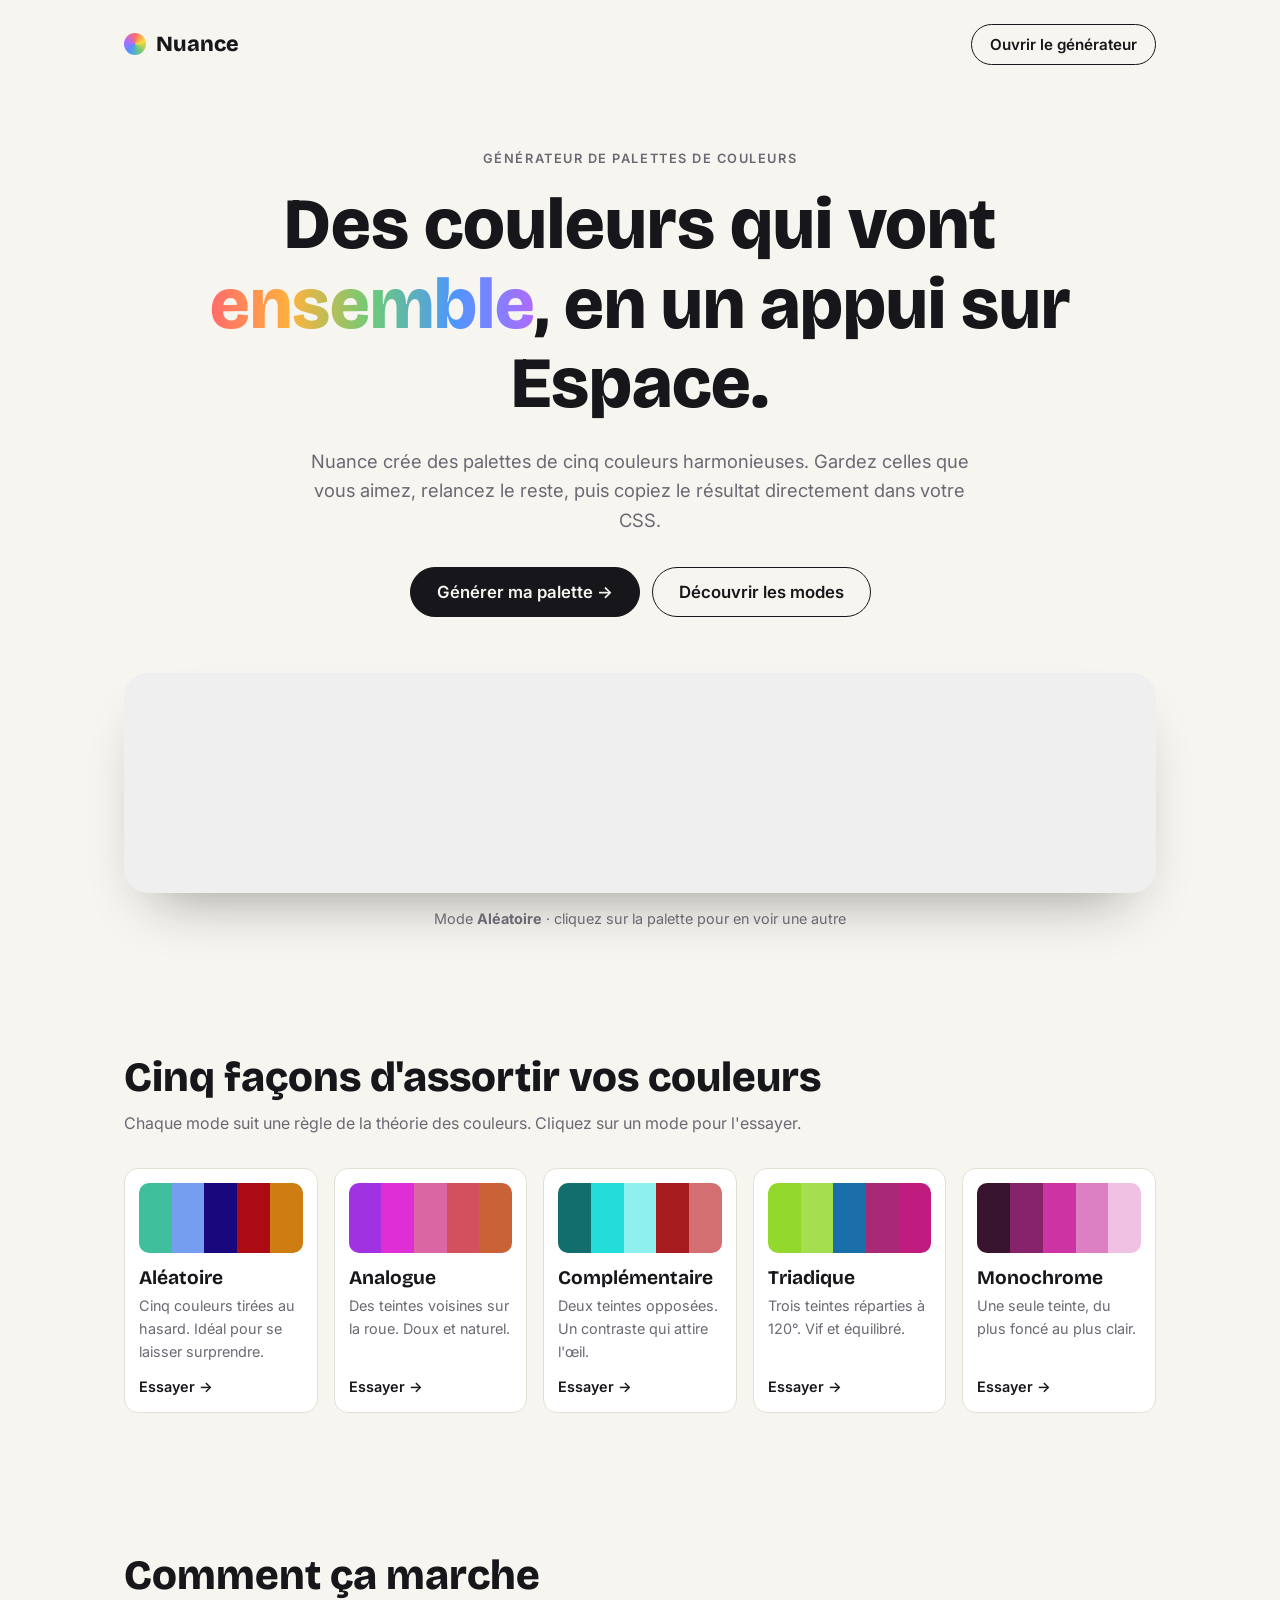
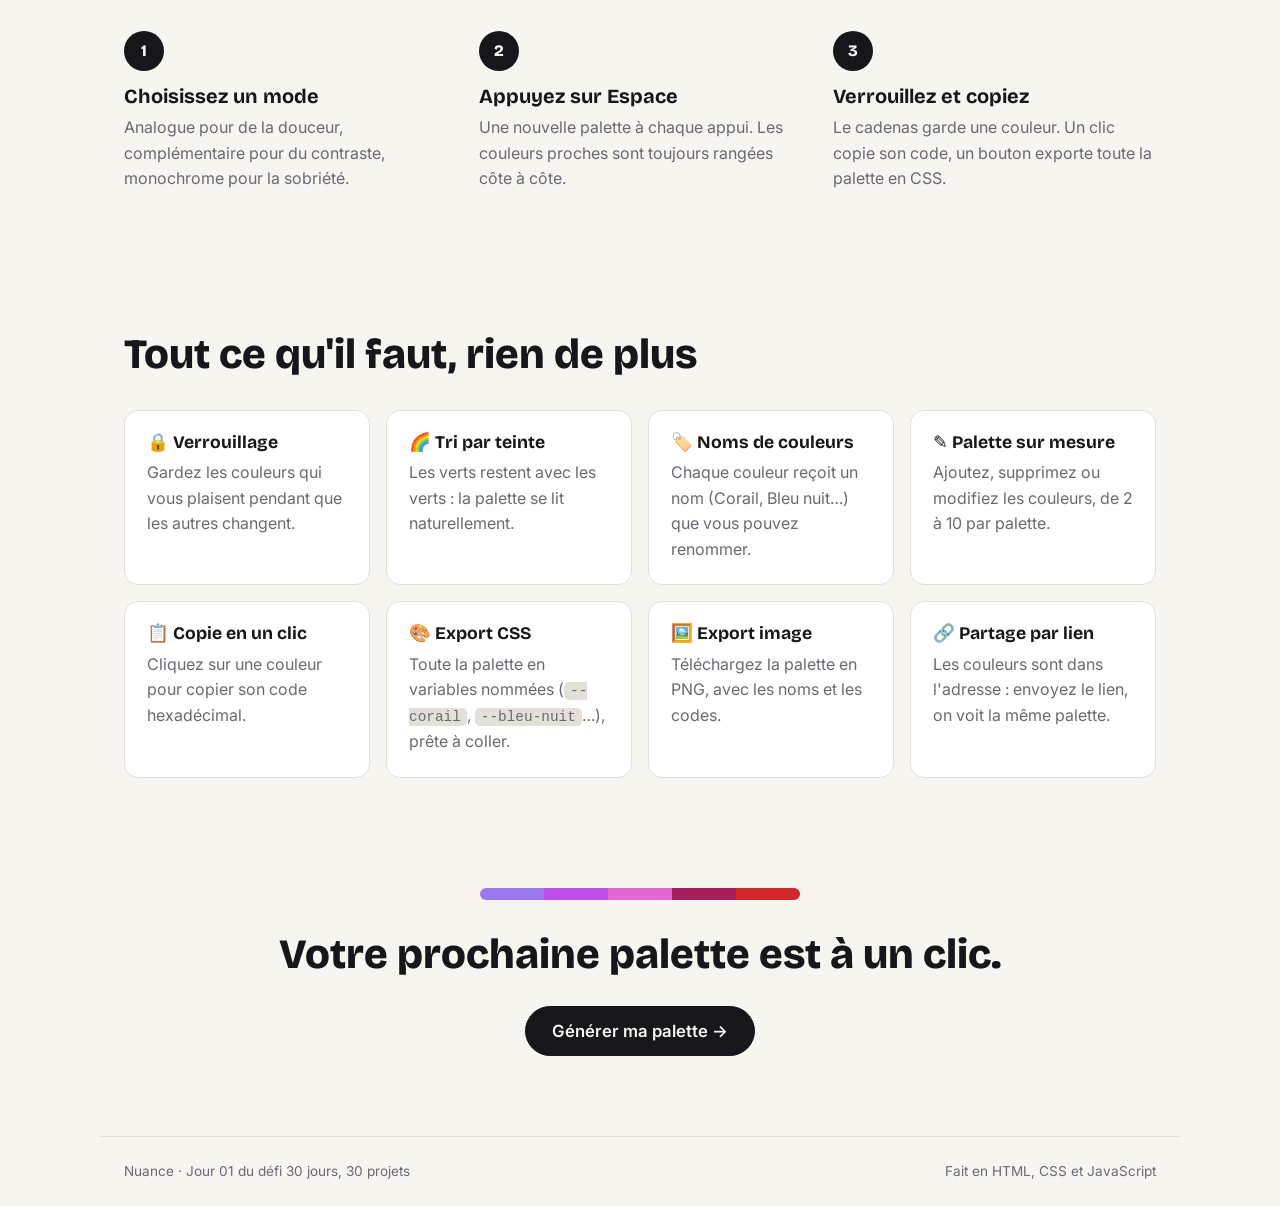
==== day-01-palette-generator/index.html @ b7b1beb1 "first commit with day 01" ====
<!DOCTYPE html>
<html lang="fr">
<head>
  <meta charset="UTF-8">
  <meta name="viewport" content="width=device-width, initial-scale=1.0">
  <title>Nuance · Générateur de palettes</title>
  <link rel="preconnect" href="https://fonts.googleapis.com">
  <link rel="preconnect" href="https://fonts.gstatic.com" crossorigin>
  <link href="https://fonts.googleapis.com/css2?family=Bricolage+Grotesque:opsz,wght@12..96,600;12..96,800&family=Inter:wght@400;500;600&display=swap" rel="stylesheet">
  <link rel="stylesheet" href="style.css">
</head>
<body class="landing">
  <header class="nav container">
    <a href="index.html" class="logo"><span class="logo-dots"></span>Nuance</a>
    <a href="generator.html" class="btn btn-ghost">Ouvrir le générateur</a>
  </header>

  <!-- Hero -->
  <section class="hero container">
    <p class="eyebrow">Générateur de palettes de couleurs</p>
    <h1>Des couleurs qui vont <em>ensemble</em>, en un appui sur Espace.</h1>
    <p class="lead">
      Nuance crée des palettes de cinq couleurs harmonieuses. Gardez celles que vous aimez,
      relancez le reste, puis copiez le résultat directement dans votre CSS.
    </p>
    <div class="hero-actions">
      <a href="generator.html" class="btn btn-primary btn-lg">Générer ma palette →</a>
      <a href="#modes" class="btn btn-ghost btn-lg">Découvrir les modes</a>
    </div>

    <button id="hero-palette" class="hero-palette" aria-label="Changer la palette d'exemple"></button>
    <p class="hero-caption">Mode <strong id="hero-mode">Aléatoire</strong> · cliquez sur la palette pour en voir une autre</p>
  </section>

  <!-- Modes -->
  <section id="modes" class="section container">
    <h2>Cinq façons d'assortir vos couleurs</h2>
    <p class="section-lead">Chaque mode suit une règle de la théorie des couleurs. Cliquez sur un mode pour l'essayer.</p>
    <div id="mode-cards" class="mode-cards"></div>
  </section>

  <!-- Comment ça marche -->
  <section class="section container">
    <h2>Comment ça marche</h2>
    <ol class="steps">
      <li>
        <span class="step-number">1</span>
        <h3>Choisissez un mode</h3>
        <p>Analogue pour de la douceur, complémentaire pour du contraste, monochrome pour la sobriété.</p>
      </li>
      <li>
        <span class="step-number">2</span>
        <h3>Appuyez sur Espace</h3>
        <p>Une nouvelle palette à chaque appui. Les couleurs proches sont toujours rangées côte à côte.</p>
      </li>
      <li>
        <span class="step-number">3</span>
        <h3>Verrouillez et copiez</h3>
        <p>Le cadenas garde une couleur. Un clic copie son code, un bouton exporte toute la palette en CSS.</p>
      </li>
    </ol>
  </section>

  <!-- Fonctionnalités -->
  <section class="section container">
    <h2>Tout ce qu'il faut, rien de plus</h2>
    <div class="features">
      <div class="feature">
        <h3>🔒 Verrouillage</h3>
        <p>Gardez les couleurs qui vous plaisent pendant que les autres changent.</p>
      </div>
      <div class="feature">
        <h3>🌈 Tri par teinte</h3>
        <p>Les verts restent avec les verts : la palette se lit naturellement.</p>
      </div>
      <div class="feature">
        <h3>🏷️ Noms de couleurs</h3>
        <p>Chaque couleur reçoit un nom (Corail, Bleu nuit…) que vous pouvez renommer.</p>
      </div>
      <div class="feature">
        <h3>✎ Palette sur mesure</h3>
        <p>Ajoutez, supprimez ou modifiez les couleurs, de 2 à 10 par palette.</p>
      </div>
      <div class="feature">
        <h3>📋 Copie en un clic</h3>
        <p>Cliquez sur une couleur pour copier son code hexadécimal.</p>
      </div>
      <div class="feature">
        <h3>🎨 Export CSS</h3>
        <p>Toute la palette en variables nommées (<code>--corail</code>, <code>--bleu-nuit</code>…), prête à coller.</p>
      </div>
      <div class="feature">
        <h3>🖼️ Export image</h3>
        <p>Téléchargez la palette en PNG, avec les noms et les codes.</p>
      </div>
      <div class="feature">
        <h3>🔗 Partage par lien</h3>
        <p>Les couleurs sont dans l'adresse : envoyez le lien, on voit la même palette.</p>
      </div>
    </div>
  </section>

  <!-- Call to action final -->
  <section class="cta container">
    <div id="cta-band" class="cta-band"></div>
    <h2>Votre prochaine palette est à un clic.</h2>
    <a href="generator.html" class="btn btn-primary btn-lg">Générer ma palette →</a>
  </section>

  <footer class="footer container">
    <span>Nuance · Jour 01 du défi 30 jours, 30 projets</span>
    <span>Fait en HTML, CSS et JavaScript</span>
  </footer>

  <script src="palette.js"></script>
  <script src="landing.js"></script>
</body>
</html>
---- day-01-palette-generator/style.css ----
/* ---------- Base ---------- */

:root {
  --bg: #f7f5f0;
  --surface: #ffffff;
  --ink: #17161a;
  --muted: #6b6873;
  --line: #e4e0d8;
  --radius: 14px;
  --font-title: 'Bricolage Grotesque', system-ui, sans-serif;
  --font-body: 'Inter', system-ui, sans-serif;
}

* {
  box-sizing: border-box;
}

body {
  margin: 0;
  background: var(--bg);
  color: var(--ink);
  font-family: var(--font-body);
  font-size: 16px;
  line-height: 1.6;
}

h1, h2, h3 {
  font-family: var(--font-title);
  line-height: 1.1;
  margin: 0;
}

a {
  color: inherit;
}

code, kbd {
  font-family: ui-monospace, Consolas, monospace;
  font-size: 0.9em;
  background: var(--line);
  padding: 1px 6px;
  border-radius: 5px;
}

.container {
  max-width: 1080px;
  margin: 0 auto;
  padding-inline: 24px;
}

/* ---------- Logo & boutons ---------- */

.logo {
  display: inline-flex;
  align-items: center;
  gap: 10px;
  font-family: var(--font-title);
  font-weight: 800;
  font-size: 1.35rem;
  text-decoration: none;
}

.logo-dots {
  width: 22px;
  height: 22px;
  border-radius: 50%;
  background: conic-gradient(#ff6b6b, #ffd93d, #6bcb77, #4d96ff, #b06bff, #ff6b6b);
}

.btn {
  display: inline-flex;
  align-items: center;
  justify-content: center;
  gap: 8px;
  padding: 10px 18px;
  border-radius: 999px;
  border: 1.5px solid var(--ink);
  font: 600 0.95rem var(--font-body);
  text-decoration: none;
  cursor: pointer;
  transition: transform 0.15s, background 0.15s, color 0.15s;
}

.btn:hover {
  transform: translateY(-1px);
}

.btn-primary {
  background: var(--ink);
  color: var(--bg);
}

.btn-ghost {
  background: transparent;
  color: var(--ink);
}

.btn-ghost:hover {
  background: var(--ink);
  color: var(--bg);
}

.btn-lg {
  padding: 14px 26px;
  font-size: 1.05rem;
}

/* ---------- Page vitrine ---------- */

.nav {
  display: flex;
  justify-content: space-between;
  align-items: center;
  padding-block: 24px;
}

.hero {
  padding-block: 60px 40px;
  text-align: center;
}

.eyebrow {
  text-transform: uppercase;
  letter-spacing: 0.12em;
  font-size: 0.8rem;
  font-weight: 600;
  color: var(--muted);
  margin: 0 0 16px;
}

.hero h1 {
  font-size: clamp(2.4rem, 6vw, 4.5rem);
  font-weight: 800;
  max-width: 14em;
  margin: 0 auto;
}

.hero h1 em {
  font-style: normal;
  background: linear-gradient(90deg, #ff6b6b, #ffb23d, #6bcb77, #4d96ff, #b06bff);
  -webkit-background-clip: text;
  background-clip: text;
  color: transparent;
}

.lead {
  font-size: 1.15rem;
  color: var(--muted);
  max-width: 36em;
  margin: 24px auto 32px;
}

.hero-actions {
  display: flex;
  gap: 12px;
  justify-content: center;
  flex-wrap: wrap;
}

.hero-palette {
  display: flex;
  width: 100%;
  height: 220px;
  margin-top: 56px;
  padding: 0;
  border: 0;
  border-radius: 24px;
  overflow: hidden;
  cursor: pointer;
  box-shadow: 0 30px 60px -30px rgba(23, 22, 26, 0.45);
}

.hero-palette span,
.mode-card-strip span,
.cta-band span {
  flex: 1;
  transition: background 0.8s ease;
}

.hero-caption {
  color: var(--muted);
  font-size: 0.9rem;
  margin-top: 14px;
}

.section {
  padding-block: 70px;
}

.section h2,
.cta h2 {
  font-size: clamp(1.8rem, 4vw, 2.6rem);
  font-weight: 800;
}

.section-lead {
  color: var(--muted);
  margin: 10px 0 0;
}

.mode-cards {
  display: grid;
  grid-template-columns: repeat(auto-fill, minmax(190px, 1fr));
  gap: 16px;
  margin-top: 32px;
}

.mode-card {
  display: flex;
  flex-direction: column;
  background: var(--surface);
  border: 1px solid var(--line);
  border-radius: var(--radius);
  padding: 14px;
  text-decoration: none;
  transition: transform 0.2s, box-shadow 0.2s;
}

.mode-card:hover {
  transform: translateY(-4px);
  box-shadow: 0 16px 30px -18px rgba(23, 22, 26, 0.4);
}

.mode-card-strip {
  display: flex;
  height: 70px;
  border-radius: 10px;
  overflow: hidden;
  margin-bottom: 14px;
}

.mode-card h3 {
  font-size: 1.2rem;
}

.mode-card p {
  color: var(--muted);
  font-size: 0.9rem;
  margin: 6px 0 12px;
  flex: 1;
}

.mode-card-link {
  font-weight: 600;
  font-size: 0.9rem;
}

.steps {
  list-style: none;
  padding: 0;
  margin: 32px 0 0;
  display: grid;
  grid-template-columns: repeat(auto-fit, minmax(240px, 1fr));
  gap: 32px;
}

.step-number {
  display: inline-grid;
  place-items: center;
  width: 40px;
  height: 40px;
  border-radius: 50%;
  background: var(--ink);
  color: var(--bg);
  font-family: var(--font-title);
  font-weight: 800;
  margin-bottom: 14px;
}

.steps h3 {
  font-size: 1.25rem;
}

.steps p,
.feature p {
  color: var(--muted);
  margin: 8px 0 0;
}

.features {
  display: grid;
  grid-template-columns: repeat(auto-fit, minmax(220px, 1fr));
  gap: 16px;
  margin-top: 32px;
}

.feature {
  background: var(--surface);
  border: 1px solid var(--line);
  border-radius: var(--radius);
  padding: 22px;
}

.feature h3 {
  font-size: 1.1rem;
}

.cta {
  text-align: center;
  padding-block: 40px 80px;
}

.cta-band {
  display: flex;
  height: 12px;
  border-radius: 999px;
  overflow: hidden;
  max-width: 320px;
  margin: 0 auto 32px;
}

.cta h2 {
  margin-bottom: 28px;
}

.footer {
  display: flex;
  justify-content: space-between;
  flex-wrap: wrap;
  gap: 8px;
  padding-block: 24px;
  border-top: 1px solid var(--line);
  color: var(--muted);
  font-size: 0.85rem;
}

/* ---------- Générateur ---------- */

.app {
  display: flex;
  flex-direction: column;
  height: 100vh;
  height: 100dvh;
}

.topbar {
  display: flex;
  align-items: center;
  gap: 16px;
  padding: 14px 24px;
  border-bottom: 1px solid var(--line);
  position: relative;
  z-index: 20; /* le menu déroulant passe au-dessus des couleurs */
}

.topbar .logo {
  flex: none;
}

/* Les modes prennent la place disponible et défilent s'il en manque */
.modes {
  display: flex;
  flex: 0 1 auto;
  min-width: 0;
  gap: 4px;
  padding: 4px;
  background: var(--line);
  border-radius: 999px;
  overflow-x: auto;
  scrollbar-width: none; /* barre de défilement invisible */
}

.modes::-webkit-scrollbar {
  display: none;
}

/* Glisser à la souris pour faire défiler */
.modes.is-dragging {
  cursor: grabbing;
  user-select: none;
}

.modes.is-dragging .mode {
  cursor: grabbing;
}

/* Fondu sur le bord quand des modes sont cachés de ce côté */
.modes.can-left {
  mask-image: linear-gradient(to right, transparent, #000 32px);
}

.modes.can-right {
  mask-image: linear-gradient(to left, transparent, #000 32px);
}

.modes.can-left.can-right {
  mask-image: linear-gradient(to right, transparent, #000 32px, #000 calc(100% - 32px), transparent);
}

.mode {
  flex: 1 0 auto;
  white-space: nowrap;
  border: 0;
  background: transparent;
  padding: 7px 14px;
  border-radius: 999px;
  font: 500 0.9rem var(--font-body);
  color: var(--muted);
  cursor: pointer;
}

.mode:hover {
  color: var(--ink);
}

.mode.is-active {
  background: var(--surface);
  color: var(--ink);
  box-shadow: 0 1px 3px rgba(0, 0, 0, 0.12);
}

.actions {
  display: flex;
  align-items: center;
  gap: 8px;
  flex: none;
  margin-left: auto;
}

/* Boutons outils : contour gris, plus discrets que « Générer » */
.actions .btn-ghost {
  border-color: #d3cec4;
}

.actions .btn-ghost:hover {
  background: var(--surface);
  color: var(--ink);
  border-color: var(--ink);
}

.toolbar {
  display: flex;
  gap: 8px;
}

.menu-toggle,
.label-long {
  display: none;
}

.ico {
  display: none;
}

#add .ico {
  display: inline; /* « + Couleur » garde son + en ligne */
}

/* Menu déroulant quand la barre n'a plus la place d'afficher les outils */
@media (max-width: 1100px) {
  .menu {
    position: relative;
  }

  .menu-toggle {
    display: inline-flex;
  }

  .toolbar {
    display: none;
    position: absolute;
    top: calc(100% + 8px);
    right: 0;
    min-width: 260px;
    flex-direction: column;
    gap: 2px;
    padding: 6px;
    background: var(--surface);
    border: 1px solid var(--line);
    border-radius: var(--radius);
    box-shadow: 0 20px 40px -12px rgba(23, 22, 26, 0.35);
  }

  .menu.is-open .toolbar {
    display: flex;
  }

  .menu.is-open .menu-toggle {
    border-color: var(--ink);
  }

  .actions .toolbar .btn {
    justify-content: flex-start;
    gap: 12px;
    border: 0;
    border-radius: 10px;
    padding: 11px 12px;
    font-weight: 500;
  }

  .actions .toolbar .btn:hover {
    background: var(--bg);
    transform: none;
  }

  .toolbar .btn:disabled {
    background: transparent;
  }

  .ico {
    display: inline-block;
    width: 22px;
    text-align: center;
  }

  .label-short {
    display: none;
  }

  .label-long {
    display: inline;
  }
}

/* Double écart pour séparer l'action principale des outils */
.btn-generate {
  margin-left: 8px;
}

.btn-generate span {
  font-size: 1.1em;
  line-height: 1;
}

.palette {
  flex: 1;
  display: flex;
  min-height: 0;
}

.swatch {
  flex: 1;
  position: relative;
  display: flex;
  flex-direction: column;
  justify-content: flex-end;
  align-items: center;
  padding: 24px 12px 40px;
  cursor: pointer;
  transition: flex 0.25s ease;
}

.swatch:hover {
  flex: 1.15;
}

/* Glisser-déposer */
.palette {
  position: relative; /* repère pour offsetLeft / offsetTop des couleurs */
}

.swatch {
  cursor: grab;
  touch-action: none; /* sur mobile, le doigt déplace la couleur au lieu de faire défiler */
  user-select: none;
}

.palette.is-sorting .swatch {
  flex: 1;
  transition: none;
  cursor: grabbing;
}

.swatch.is-dragging {
  z-index: 5;
  box-shadow: 0 20px 40px -10px rgba(0, 0, 0, 0.5);
  outline: 3px solid rgba(255, 255, 255, 0.7);
  outline-offset: -3px;
}

.btn:disabled {
  opacity: 0.4;
  cursor: not-allowed;
  transform: none;
}

/* Outils d'une couleur : cadenas, modifier, supprimer */
.tools {
  position: absolute;
  top: 50%;
  transform: translateY(-50%);
  display: flex;
  flex-direction: column;
  gap: 8px;
}

.tool {
  position: relative;
  display: grid;
  place-items: center;
  width: 44px;
  height: 44px;
  border: 0;
  border-radius: 50%;
  background: rgba(255, 255, 255, 0.25);
  color: inherit;
  font-size: 1.15rem;
  cursor: pointer;
  opacity: 0;
  transition: opacity 0.2s, background 0.2s;
}

.swatch:hover .tool,
.tool.is-on {
  opacity: 1;
}

.tool:hover {
  background: rgba(255, 255, 255, 0.45);
}

.tool:disabled {
  display: none;
}

/* Le sélecteur de couleur est invisible, posé sur le bouton ✎ */
.tool-picker input {
  position: absolute;
  inset: 0;
  width: 100%;
  height: 100%;
  opacity: 0;
  cursor: pointer;
}

.swatch-name {
  width: 100%;
  max-width: 200px;
  padding: 2px 6px;
  border: 1px solid transparent;
  border-radius: 6px;
  background: transparent;
  color: inherit;
  font: 600 1rem var(--font-body);
  text-align: center;
}

.swatch-name:hover,
.swatch-name:focus {
  border-color: currentColor;
  outline: none;
}

.swatch-info {
  display: flex;
  flex-direction: column;
  align-items: center;
  gap: 2px;
  text-align: center;
}

.swatch-hex {
  font-family: var(--font-title);
  font-weight: 800;
  font-size: 1.6rem;
  letter-spacing: 0.02em;
}

.swatch-hsl {
  font-size: 0.8rem;
  opacity: 0.75;
}

.hint {
  padding: 12px 24px;
  text-align: center;
  font-size: 0.85rem;
  color: var(--muted);
  border-top: 1px solid var(--line);
}

.toast {
  position: fixed;
  left: 50%;
  bottom: 60px;
  transform: translate(-50%, 20px);
  background: var(--ink);
  color: var(--bg);
  padding: 10px 18px;
  border-radius: 999px;
  font-weight: 500;
  opacity: 0;
  pointer-events: none;
  transition: opacity 0.2s, transform 0.2s;
}

.toast.is-visible {
  opacity: 1;
  transform: translate(-50%, 0);
}

/* ---------- Mobile ---------- */

@media (max-width: 700px) {
  /* Place pour le bouton « Générer » fixé en bas */
  .app {
    padding-bottom: calc(76px + env(safe-area-inset-bottom, 0px));
  }

  /* Ligne 1 : logo + menu. Ligne 2 : modes sur toute la largeur */
  .topbar {
    flex-wrap: wrap;
    gap: 12px;
    padding: 12px 16px;
  }

  .modes {
    order: 2;
    flex: 1 1 100%;
  }

  /* « Générer » : pleine largeur, fixé en bas de l'écran */
  .btn-generate {
    position: fixed;
    left: 16px;
    right: 16px;
    bottom: calc(12px + env(safe-area-inset-bottom, 0px));
    z-index: 10;
    margin: 0;
    padding: 16px;
    font-size: 1.05rem;
    box-shadow: 0 10px 30px -10px rgba(23, 22, 26, 0.6);
  }

  .btn-generate:hover {
    transform: none;
  }

  /* Pas de touche Espace sur téléphone : l'aide ne sert plus */
  .hint {
    display: none;
  }

  .toast {
    bottom: calc(90px + env(safe-area-inset-bottom, 0px));
  }

  /* Les couleurs s'empilent en lignes */
  .palette {
    flex-direction: column;
  }

  .swatch {
    flex-direction: row;
    justify-content: space-between;
    padding: 0 20px;
  }

  .swatch:hover {
    flex: 1;
  }

  .tools {
    position: static;
    transform: none;
    flex-direction: row;
    order: 2;
  }

  .tool {
    opacity: 1;
    width: 36px;
    height: 36px;
    font-size: 1rem;
  }

  .swatch-info {
    align-items: flex-start;
    text-align: left;
  }

  .swatch-name {
    text-align: left;
    padding-left: 0;
  }

  .swatch-hex {
    font-size: 1.3rem;
  }

  .swatch-hsl {
    display: none;
  }

  .hero-palette {
    height: 140px;
  }
}
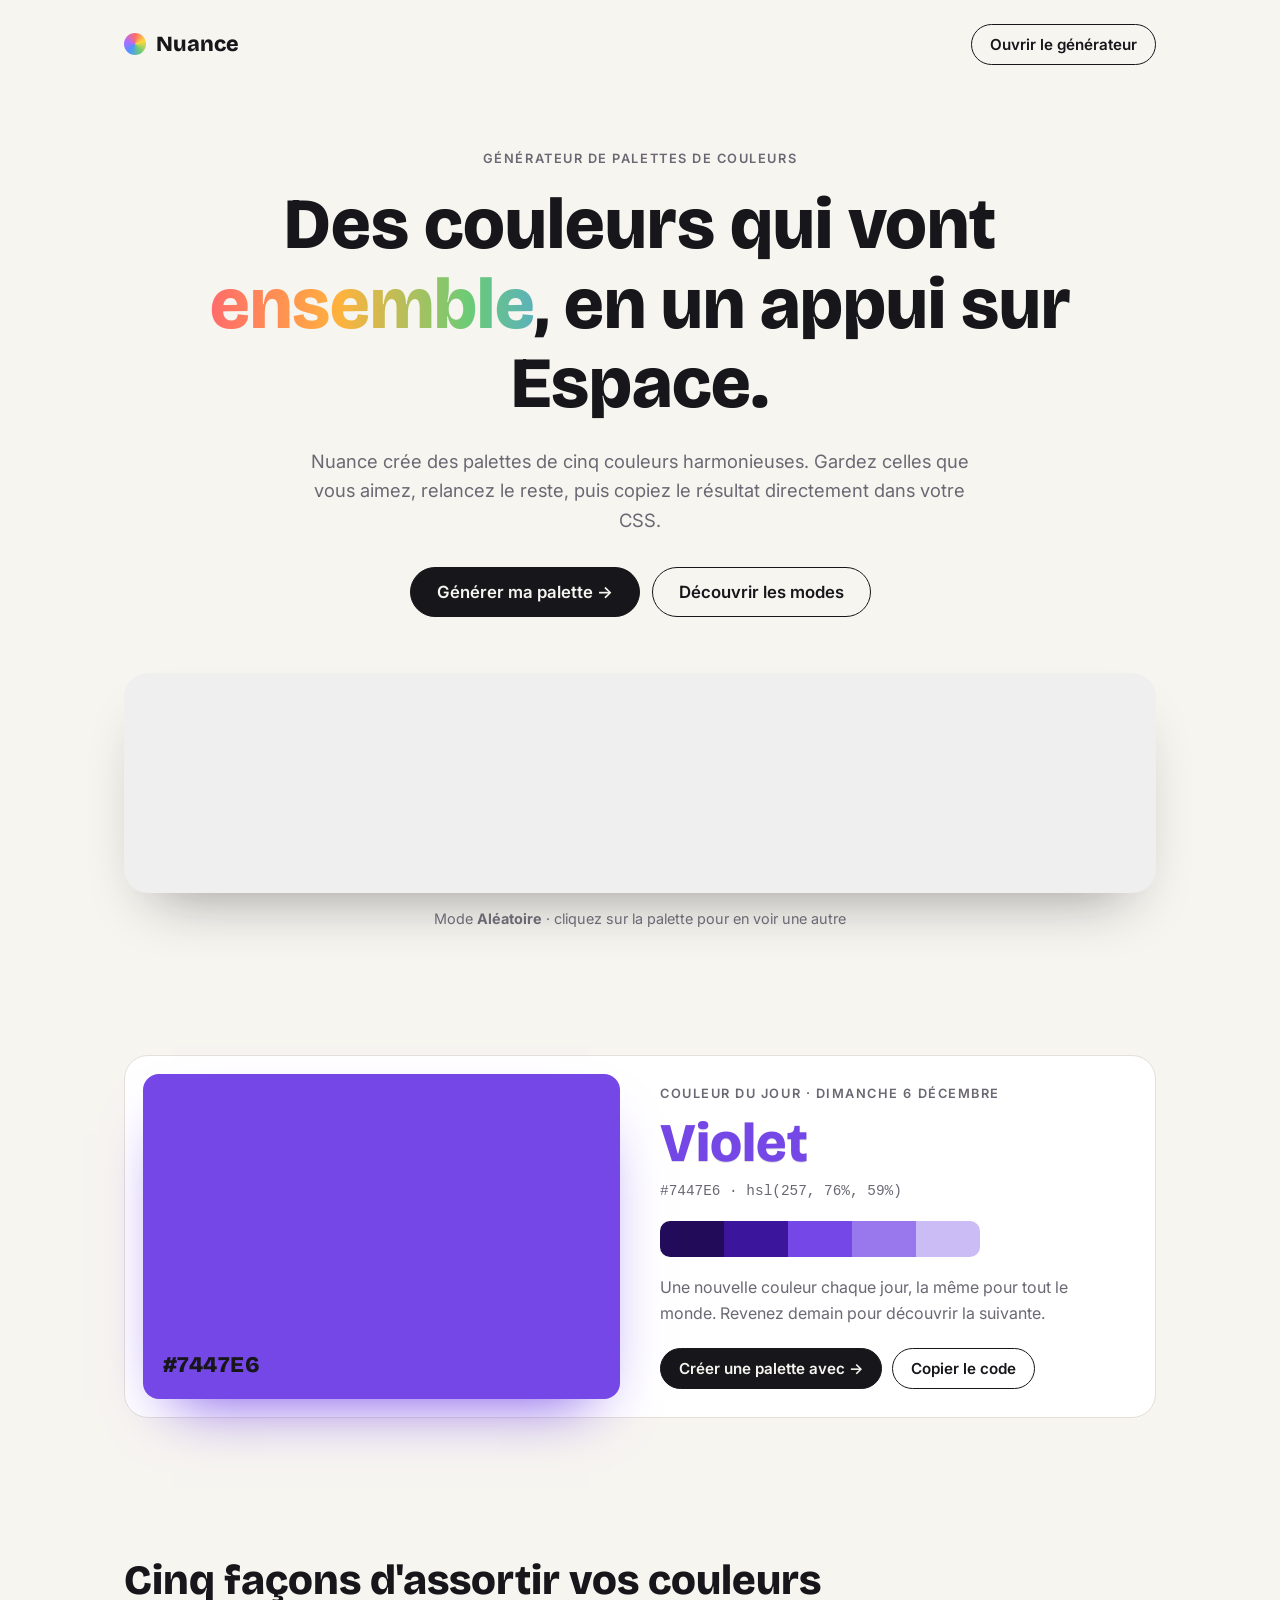
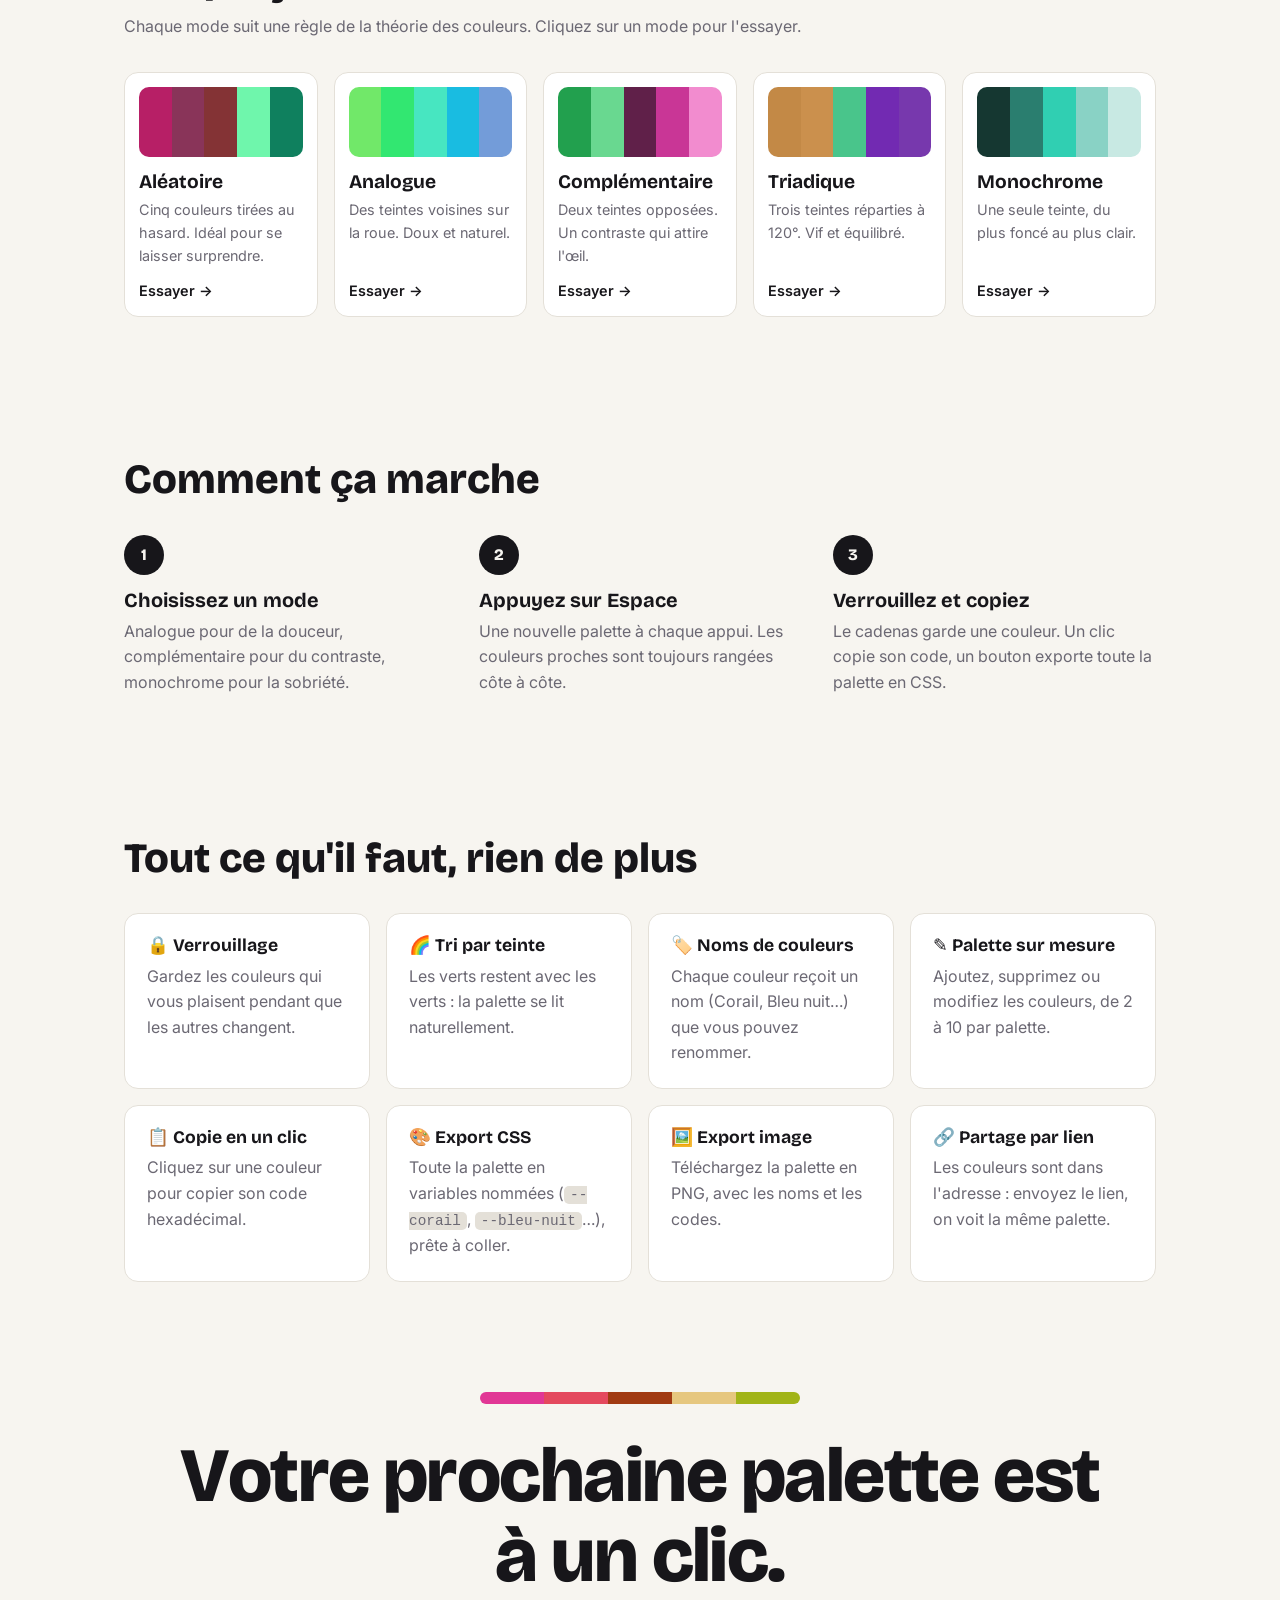
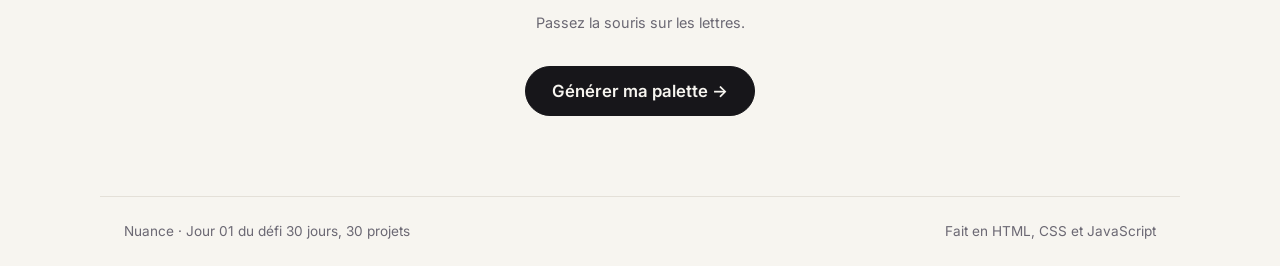
==== commit ce577039: "firstpage updated + add daily color" ====
--- a/day-01-palette-generator/index.html
+++ b/day-01-palette-generator/index.html
@@ -30,6 +30,26 @@
 
     <button id="hero-palette" class="hero-palette" aria-label="Changer la palette d'exemple"></button>
     <p class="hero-caption">Mode <strong id="hero-mode">Aléatoire</strong> · cliquez sur la palette pour en voir une autre</p>
+  </section>
+
+  <!-- Couleur du jour -->
+  <section class="section container">
+    <div id="daily" class="daily">
+      <div class="daily-swatch">
+        <span id="daily-hex" class="daily-swatch-hex"></span>
+      </div>
+      <div class="daily-info">
+        <p class="eyebrow">Couleur du jour · <span id="daily-date"></span></p>
+        <h2 id="daily-name"></h2>
+        <p id="daily-hsl" class="daily-hsl"></p>
+        <div id="daily-shades" class="daily-shades" aria-label="Nuances de la couleur du jour"></div>
+        <p class="daily-text">Une nouvelle couleur chaque jour, la même pour tout le monde. Revenez demain pour découvrir la suivante.</p>
+        <div class="daily-actions">
+          <a id="daily-link" href="generator.html" class="btn btn-primary">Créer une palette avec →</a>
+          <button id="daily-copy" class="btn btn-ghost">Copier le code</button>
+        </div>
+      </div>
+    </div>
   </section>
 
   <!-- Modes -->
@@ -103,7 +123,8 @@
   <!-- Call to action final -->
   <section class="cta container">
     <div id="cta-band" class="cta-band"></div>
-    <h2>Votre prochaine palette est à un clic.</h2>
+    <h2 id="cta-title" class="cta-title">Votre prochaine palette est à un clic.</h2>
+    <p class="cta-hint">Passez la souris sur les lettres.</p>
     <a href="generator.html" class="btn btn-primary btn-lg">Générer ma palette →</a>
   </section>
 
--- a/day-01-palette-generator/style.css
+++ b/day-01-palette-generator/style.css
@@ -135,12 +135,21 @@
   margin: 0 auto;
 }
 
+/* « ensemble » : dégradé arc-en-ciel qui défile en boucle */
 .hero h1 em {
   font-style: normal;
-  background: linear-gradient(90deg, #ff6b6b, #ffb23d, #6bcb77, #4d96ff, #b06bff);
+  background: linear-gradient(90deg, #ff6b6b, #ffb23d, #6bcb77, #4d96ff, #b06bff, #ff6b6b);
+  background-size: 200% 100%;
   -webkit-background-clip: text;
   background-clip: text;
   color: transparent;
+  animation: rainbow-flow 6s linear infinite;
+}
+
+@keyframes rainbow-flow {
+  to {
+    background-position: -200% 0;
+  }
 }
 
 .lead {
@@ -309,8 +318,130 @@
   margin: 0 auto 32px;
 }
 
-.cta h2 {
-  margin-bottom: 28px;
+/* Titre final : chaque lettre prend une couleur au survol puis revient au noir */
+.cta .cta-title {
+  max-width: 12em;
+  margin: 0 auto;
+  font-size: clamp(2.4rem, 6.5vw, 4.8rem);
+  letter-spacing: -0.02em;
+  line-height: 1.05;
+  cursor: default;
+}
+
+.cta-title .word {
+  display: inline-block;
+  white-space: nowrap;
+}
+
+.cta-title .letter {
+  display: inline-block;
+}
+
+.cta-title .letter.is-lit {
+  animation: letter-lit 2.4s ease-out forwards;
+}
+
+@keyframes letter-lit {
+  0% {
+    color: var(--c);
+    transform: translateY(-0.12em) rotate(-4deg);
+  }
+  20% {
+    color: var(--c);
+    transform: none;
+  }
+  60% {
+    color: var(--c);
+  }
+  100% {
+    color: var(--ink);
+  }
+}
+
+.cta-hint {
+  margin: 14px 0 32px;
+  color: var(--muted);
+  font-size: 0.9rem;
+}
+
+/* ---------- Couleur du jour ---------- */
+
+.daily {
+  display: grid;
+  grid-template-columns: 1fr 1fr;
+  gap: 40px;
+  align-items: center;
+  background: var(--surface);
+  border: 1px solid var(--line);
+  border-radius: 24px;
+  padding: 18px;
+}
+
+.daily-swatch {
+  position: relative;
+  min-height: 300px;
+  height: 100%;
+  border-radius: 16px;
+  background: var(--daily);
+  box-shadow: 0 30px 60px -30px var(--daily);
+}
+
+.daily-swatch-hex {
+  position: absolute;
+  left: 20px;
+  bottom: 16px;
+  color: var(--daily-text);
+  font-family: var(--font-title);
+  font-weight: 800;
+  font-size: 1.4rem;
+  letter-spacing: 0.02em;
+}
+
+.daily-info {
+  padding: 10px 18px 10px 0;
+}
+
+.daily-info .eyebrow {
+  margin-bottom: 10px;
+}
+
+.daily-info h2 {
+  font-size: clamp(2.2rem, 5vw, 3.4rem);
+  font-weight: 800;
+  color: var(--daily);
+  /* le nom garde un contraste suffisant même si la couleur est claire */
+  text-shadow: 0 1px 0 rgba(23, 22, 26, 0.15);
+}
+
+.daily-hsl {
+  margin: 6px 0 18px;
+  font-family: ui-monospace, Consolas, monospace;
+  font-size: 0.9rem;
+  color: var(--muted);
+}
+
+.daily-shades {
+  display: flex;
+  height: 36px;
+  border-radius: 10px;
+  overflow: hidden;
+  max-width: 320px;
+}
+
+.daily-shades span {
+  flex: 1;
+}
+
+.daily-text {
+  color: var(--muted);
+  margin: 18px 0 22px;
+  max-width: 28em;
+}
+
+.daily-actions {
+  display: flex;
+  flex-wrap: wrap;
+  gap: 10px;
 }
 
 .footer {
@@ -689,9 +820,34 @@
   transform: translate(-50%, 0);
 }
 
+/* Moins d'animations si le système le demande */
+@media (prefers-reduced-motion: reduce) {
+  .hero h1 em,
+  .cta-title .letter.is-lit {
+    animation: none;
+  }
+}
+
 /* ---------- Mobile ---------- */
 
 @media (max-width: 700px) {
+  .daily {
+    grid-template-columns: 1fr;
+    gap: 20px;
+  }
+
+  .daily-swatch {
+    min-height: 200px;
+  }
+
+  .daily-info {
+    padding: 0 6px 10px;
+  }
+
+  .cta-hint {
+    display: none; /* pas de survol sur téléphone */
+  }
+
   /* Place pour le bouton « Générer » fixé en bas */
   .app {
     padding-bottom: calc(76px + env(safe-area-inset-bottom, 0px));
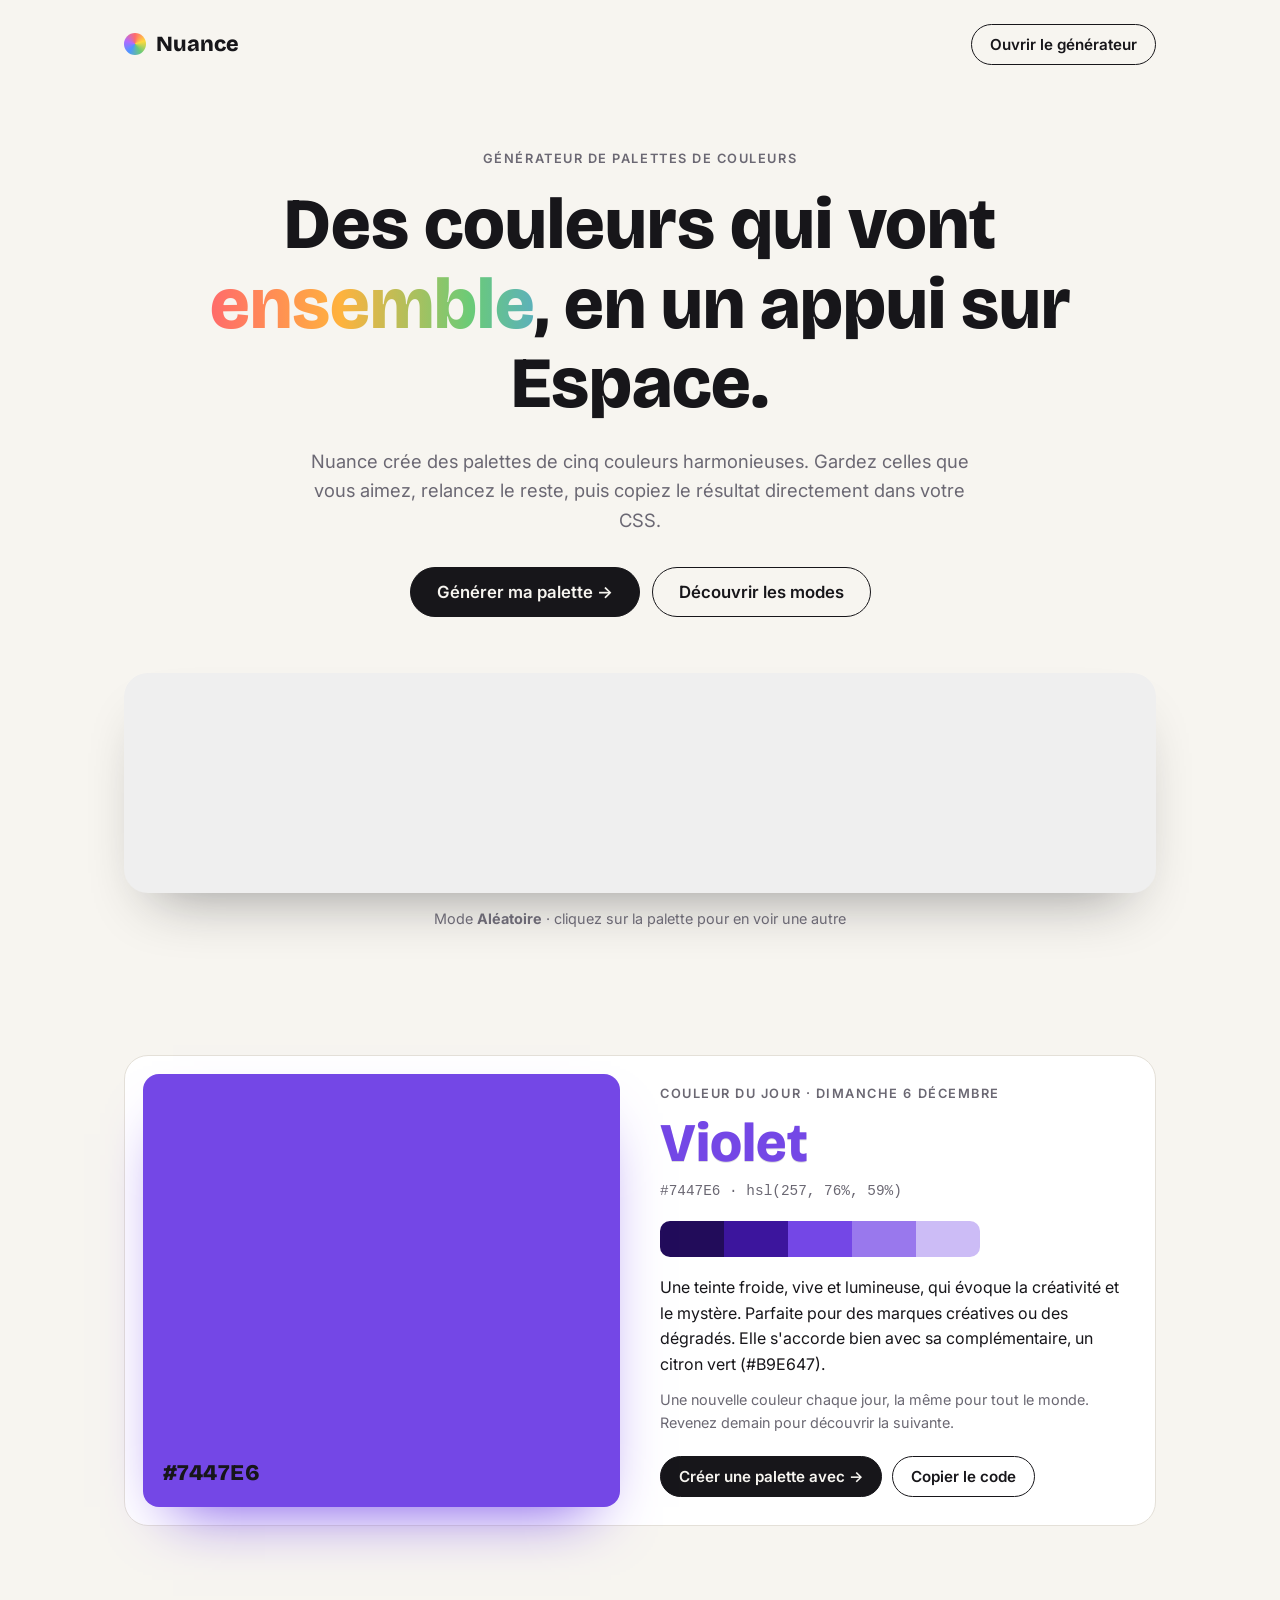
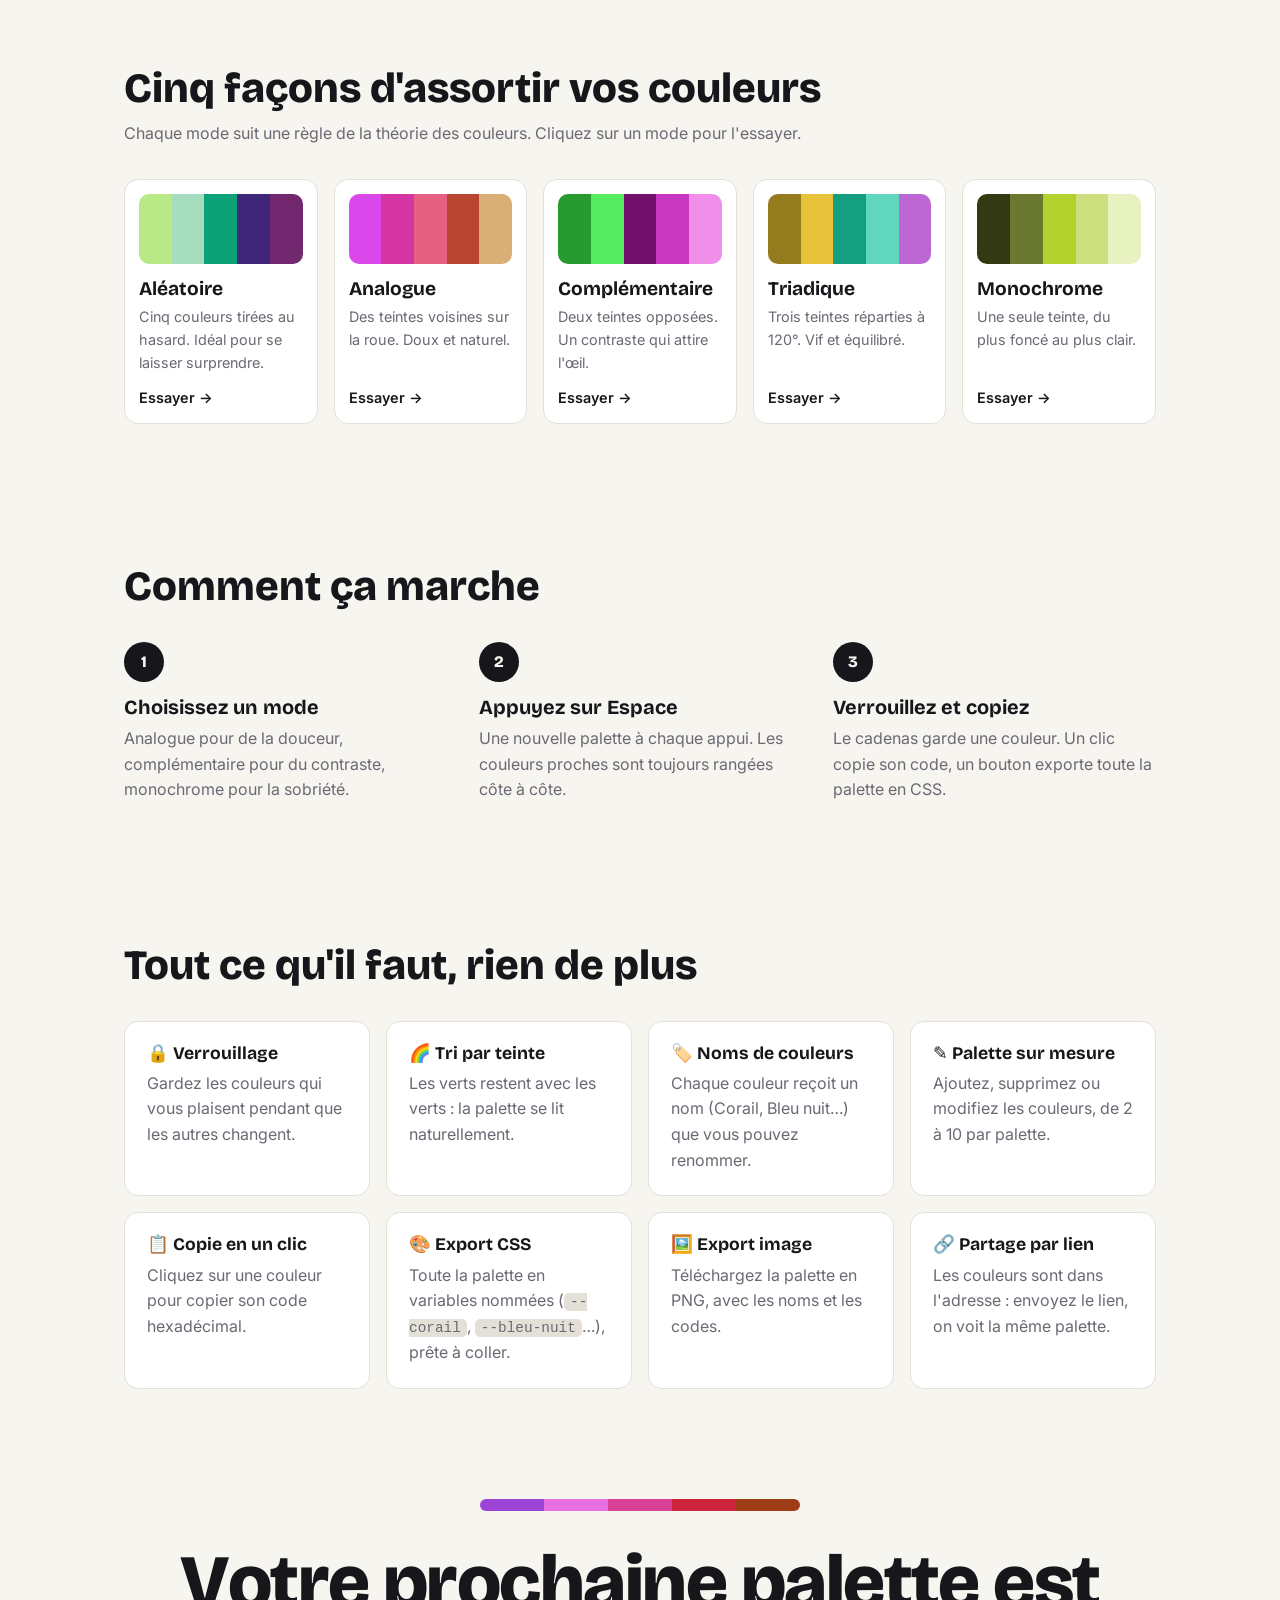
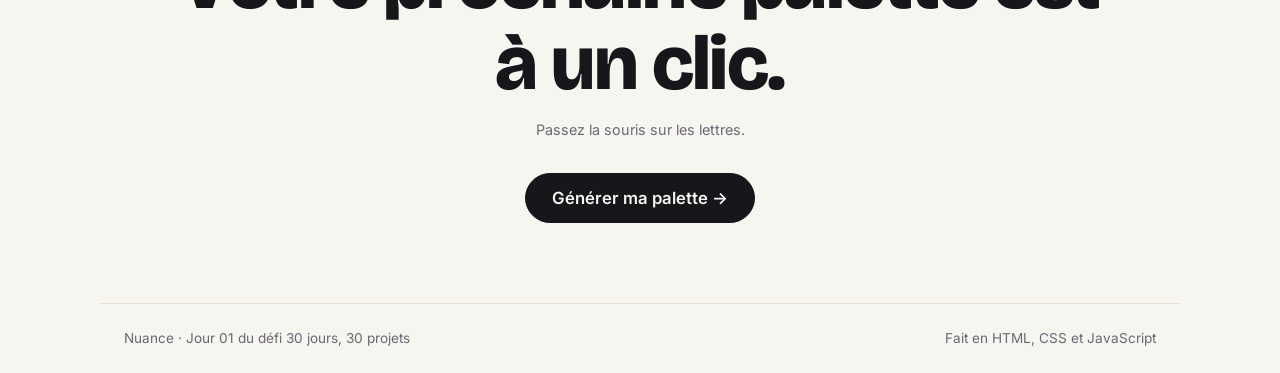
==== commit 66a57291: "update day 01 with daily color" ====
--- a/day-01-palette-generator/index.html
+++ b/day-01-palette-generator/index.html
@@ -43,6 +43,7 @@
         <h2 id="daily-name"></h2>
         <p id="daily-hsl" class="daily-hsl"></p>
         <div id="daily-shades" class="daily-shades" aria-label="Nuances de la couleur du jour"></div>
+        <p id="daily-desc" class="daily-desc"></p>
         <p class="daily-text">Une nouvelle couleur chaque jour, la même pour tout le monde. Revenez demain pour découvrir la suivante.</p>
         <div class="daily-actions">
           <a id="daily-link" href="generator.html" class="btn btn-primary">Créer une palette avec →</a>
--- a/day-01-palette-generator/style.css
+++ b/day-01-palette-generator/style.css
@@ -432,10 +432,16 @@
   flex: 1;
 }
 
+.daily-desc {
+  margin: 18px 0 0;
+  max-width: 30em;
+}
+
 .daily-text {
   color: var(--muted);
-  margin: 18px 0 22px;
-  max-width: 28em;
+  font-size: 0.9rem;
+  margin: 10px 0 22px;
+  max-width: 30em;
 }
 
 .daily-actions {
